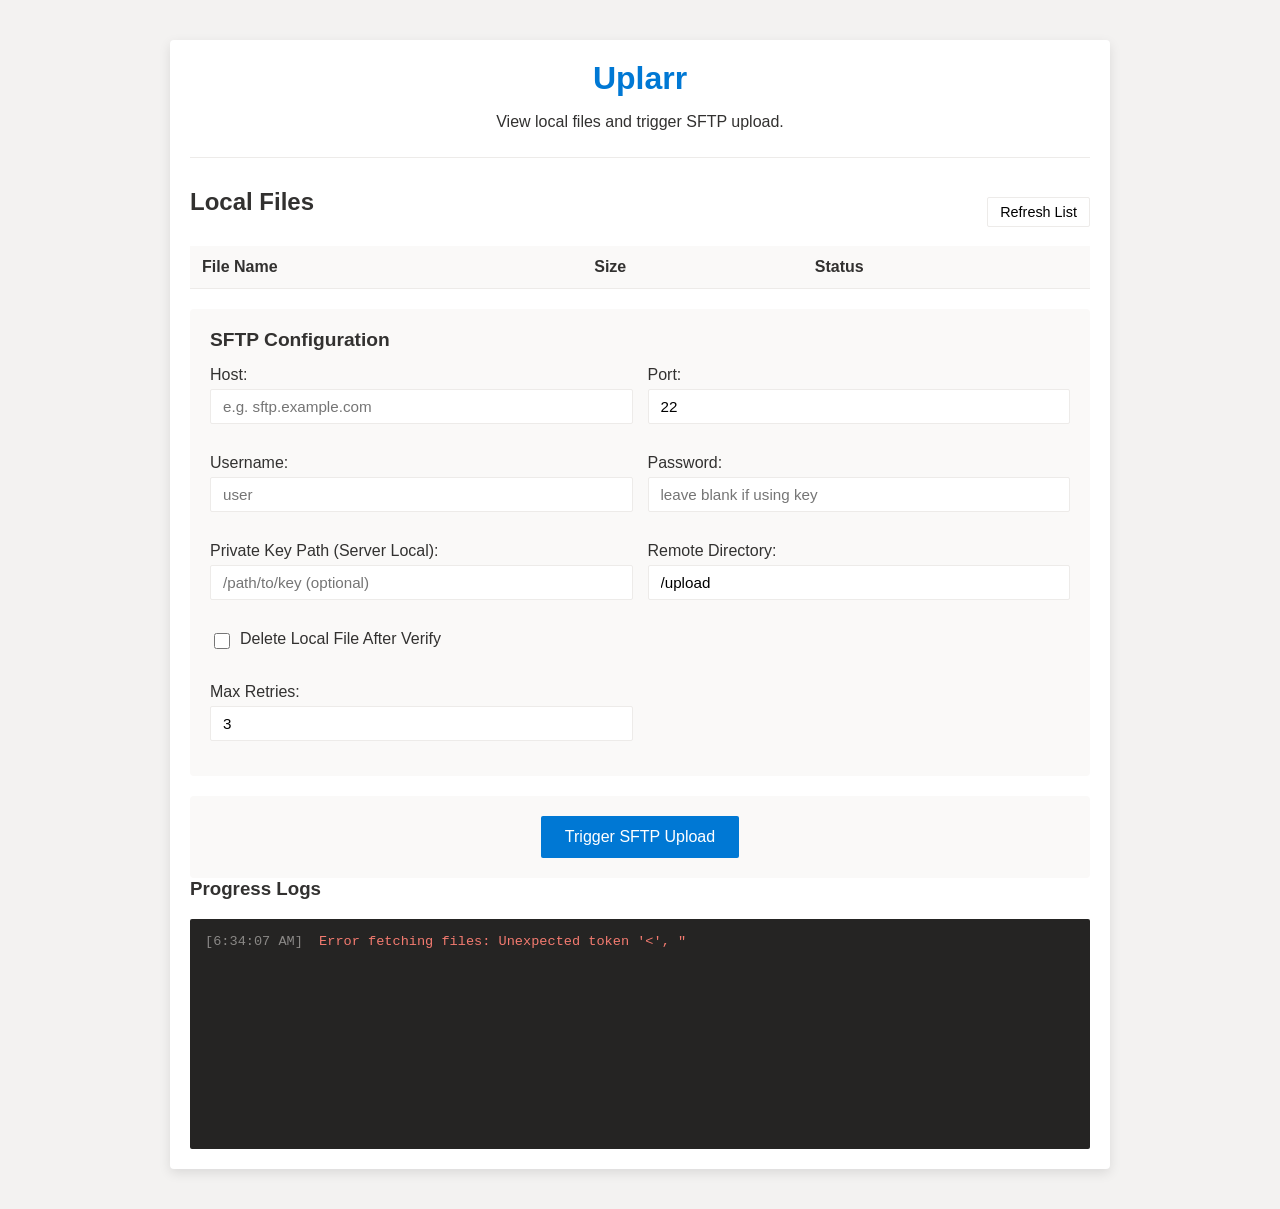
==== static/index.html @ 97823740 "feat: Implement SFTP upload application with web interface - Added main application logic in main.go" ====
<!DOCTYPE html>
<html lang="en">
<head>
    <meta charset="UTF-8">
    <meta name="viewport" content="width=device-width, initial-scale=1.0">
    <title>Uplarr - Local to SFTP Upload</title>
    <link rel="stylesheet" href="/static/style.css">
</head>
<body>
    <div class="container">
        <header>
            <h1>Uplarr</h1>
            <p>View local files and trigger SFTP upload.</p>
        </header>

        <section class="file-list-section">
            <div class="list-header">
                <h2>Local Files</h2>
                <button id="refresh-btn">Refresh List</button>
            </div>
            <div id="file-list-container">
                <table id="file-table">
                    <thead>
                        <tr>
                            <th>File Name</th>
                            <th>Size</th>
                            <th>Status</th>
                        </tr>
                    </thead>
                    <tbody id="file-list-body">
                        <!-- Files will be loaded here -->
                    </tbody>
                </table>
            </div>
        </section>

        <section class="config-section">
            <h2>SFTP Configuration</h2>
            <form id="sftp-form">
                <div class="form-group">
                    <label for="host">Host:</label>
                    <input type="text" id="host" name="host" placeholder="e.g. sftp.example.com" required>
                </div>
                <div class="form-group">
                    <label for="port">Port:</label>
                    <input type="number" id="port" name="port" value="22" required>
                </div>
                <div class="form-group">
                    <label for="user">Username:</label>
                    <input type="text" id="user" name="user" placeholder="user" required>
                </div>
                <div class="form-group">
                    <label for="password">Password:</label>
                    <input type="password" id="password" name="password" placeholder="leave blank if using key">
                </div>
                <div class="form-group">
                    <label for="key_path">Private Key Path (Server Local):</label>
                    <input type="text" id="key_path" name="key_path" placeholder="/path/to/key (optional)">
                </div>
                <div class="form-group">
                    <label for="remote_dir">Remote Directory:</label>
                    <input type="text" id="remote_dir" name="remote_dir" value="/upload" required>
                </div>
                <div class="form-group checkbox-group">
                    <input type="checkbox" id="delete_after_verify" name="delete_after_verify">
                    <label for="delete_after_verify">Delete Local File After Verify</label>
                </div>
                <div class="form-group">
                    <label for="max_retries">Max Retries:</label>
                    <input type="number" id="max_retries" name="max_retries" value="3" required>
                </div>
            </form>
        </section>

        <section class="actions-section">
            <button id="upload-btn" class="primary-btn">Trigger SFTP Upload</button>
            <div id="status-message" class="status-msg hidden"></div>
        </section>

        <section class="logs-section">
            <h3>Progress Logs</h3>
            <div id="log-container" class="log-window"></div>
        </section>
    </div>
    <script src="/static/app.js"></script>
</body>
</html>
---- static/style.css ----
:root {
    --primary-color: #0078d4;
    --primary-hover: #005a9e;
    --bg-color: #f3f2f1;
    --text-color: #323130;
    --card-bg: #ffffff;
    --border-color: #edebe9;
    --success-color: #107c10;
    --error-color: #a4262c;
    --log-bg: #252423;
    --log-text: #d2d0ce;
}

body {
    font-family: 'Segoe UI', Tahoma, Geneva, Verdana, sans-serif;
    background-color: var(--bg-color);
    color: var(--text-color);
    margin: 0;
    padding: 0;
}

.container {
    max-width: 900px;
    margin: 40px auto;
    padding: 20px;
    background-color: var(--card-bg);
    box-shadow: 0 4px 12px rgba(0, 0, 0, 0.1);
    border-radius: 4px;
}

header {
    text-align: center;
    border-bottom: 1px solid var(--border-color);
    margin-bottom: 30px;
    padding-bottom: 10px;
}

header h1 {
    margin: 0;
    color: var(--primary-color);
}

h2, h3 {
    margin-top: 0;
}

.list-header {
    display: flex;
    justify-content: space-between;
    align-items: center;
    margin-bottom: 10px;
}

table {
    width: 100%;
    border-collapse: collapse;
    margin-bottom: 20px;
}

th, td {
    padding: 12px;
    text-align: left;
    border-bottom: 1px solid var(--border-color);
}

th {
    background-color: #faf9f8;
    font-weight: 600;
}

.actions-section {
    text-align: center;
    margin-top: 20px;
    padding: 20px;
    background-color: #faf9f8;
    border-radius: 4px;
}

.primary-btn {
    background-color: var(--primary-color);
    color: white;
    border: none;
    padding: 12px 24px;
    font-size: 1rem;
    cursor: pointer;
    border-radius: 2px;
    transition: background-color 0.2s;
}

.primary-btn:hover {
    background-color: var(--primary-hover);
}

.primary-btn:disabled {
    background-color: #c8c6c4;
    cursor: not-allowed;
}

#refresh-btn {
    background: none;
    border: 1px solid var(--border-color);
    padding: 6px 12px;
    cursor: pointer;
    border-radius: 2px;
    font-size: 0.9rem;
}

#refresh-btn:hover {
    background-color: #f3f2f1;
}

.status-msg {
    margin-top: 15px;
    padding: 10px;
    border-radius: 2px;
    font-weight: 500;
}

.status-msg.success {
    background-color: #dff6dd;
    color: var(--success-color);
}

.status-msg.error {
    background-color: #fde7e9;
    color: var(--error-color);
}

.hidden {
    display: none;
}

.log-window {
    background-color: var(--log-bg);
    color: var(--log-text);
    padding: 15px;
    font-family: 'Consolas', 'Monaco', monospace;
    font-size: 0.85rem;
    height: 200px;
    overflow-y: auto;
    border-radius: 2px;
    white-space: pre-wrap;
}

.log-entry {
    margin-bottom: 4px;
}

.log-info { color: #d2d0ce; }
.log-success { color: #50e6ff; }
.log-error { color: #f47b70; }
.log-time { color: #8a8886; margin-right: 8px; }

/* Form Styles */
.config-section {
    background-color: #faf9f8;
    padding: 20px;
    border-radius: 4px;
    margin-bottom: 20px;
}

.config-section h2 {
    margin-bottom: 15px;
    font-size: 1.2rem;
}

.form-group {
    margin-bottom: 15px;
    display: flex;
    flex-direction: column;
}

.form-group label {
    margin-bottom: 5px;
    font-weight: 500;
}

.form-group input[type="text"],
.form-group input[type="number"],
.form-group input[type="password"] {
    padding: 8px 12px;
    border: 1px solid var(--border-color);
    border-radius: 2px;
    font-size: 0.95rem;
}

.checkbox-group {
    flex-direction: row;
    align-items: center;
}

.checkbox-group input[type="checkbox"] {
    margin-right: 10px;
    width: 16px;
    height: 16px;
}

#sftp-form {
    display: grid;
    grid-template-columns: 1fr 1fr;
    gap: 15px;
}

.form-group.checkbox-group {
    grid-column: 1 / -1;
}
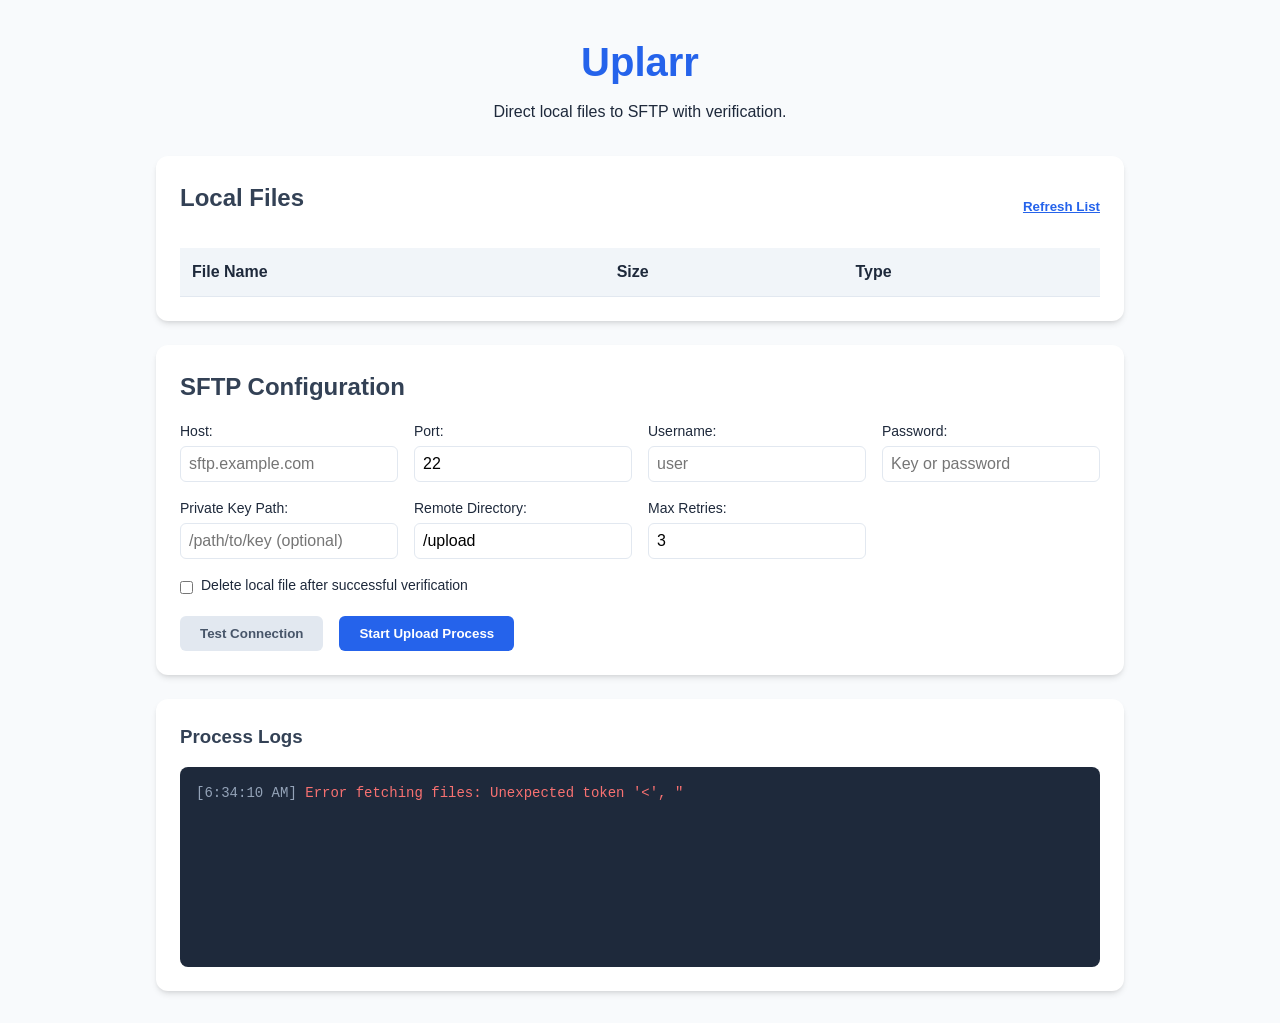
==== commit 7c0bd76e: "feat: Update SFTP upload application with connection testing and improved error handling" ====
--- a/static/index.html
+++ b/static/index.html
@@ -10,7 +10,7 @@
     <div class="container">
         <header>
             <h1>Uplarr</h1>
-            <p>View local files and trigger SFTP upload.</p>
+            <p>Direct local files to SFTP with verification.</p>
         </header>
 
         <section class="file-list-section">
@@ -24,7 +24,7 @@
                         <tr>
                             <th>File Name</th>
                             <th>Size</th>
-                            <th>Status</th>
+                            <th>Type</th>
                         </tr>
                     </thead>
                     <tbody id="file-list-body">
@@ -37,48 +37,51 @@
         <section class="config-section">
             <h2>SFTP Configuration</h2>
             <form id="sftp-form">
-                <div class="form-group">
-                    <label for="host">Host:</label>
-                    <input type="text" id="host" name="host" placeholder="e.g. sftp.example.com" required>
+                <div class="form-grid">
+                    <div class="form-group">
+                        <label for="host">Host:</label>
+                        <input type="text" id="host" name="host" placeholder="sftp.example.com" required>
+                    </div>
+                    <div class="form-group">
+                        <label for="port">Port:</label>
+                        <input type="number" id="port" name="port" value="22" required>
+                    </div>
+                    <div class="form-group">
+                        <label for="user">Username:</label>
+                        <input type="text" id="user" name="user" placeholder="user" required>
+                    </div>
+                    <div class="form-group">
+                        <label for="password">Password:</label>
+                        <input type="password" id="password" name="password" placeholder="Key or password">
+                    </div>
+                    <div class="form-group">
+                        <label for="key_path">Private Key Path:</label>
+                        <input type="text" id="key_path" name="key_path" placeholder="/path/to/key (optional)">
+                    </div>
+                    <div class="form-group">
+                        <label for="remote_dir">Remote Directory:</label>
+                        <input type="text" id="remote_dir" name="remote_dir" value="/upload" required>
+                    </div>
+                    <div class="form-group">
+                        <label for="max_retries">Max Retries:</label>
+                        <input type="number" id="max_retries" name="max_retries" value="3" required>
+                    </div>
+                    <div class="form-group checkbox-group">
+                        <input type="checkbox" id="delete_after_verify" name="delete_after_verify">
+                        <label for="delete_after_verify">Delete local file after successful verification</label>
+                    </div>
                 </div>
-                <div class="form-group">
-                    <label for="port">Port:</label>
-                    <input type="number" id="port" name="port" value="22" required>
-                </div>
-                <div class="form-group">
-                    <label for="user">Username:</label>
-                    <input type="text" id="user" name="user" placeholder="user" required>
-                </div>
-                <div class="form-group">
-                    <label for="password">Password:</label>
-                    <input type="password" id="password" name="password" placeholder="leave blank if using key">
-                </div>
-                <div class="form-group">
-                    <label for="key_path">Private Key Path (Server Local):</label>
-                    <input type="text" id="key_path" name="key_path" placeholder="/path/to/key (optional)">
-                </div>
-                <div class="form-group">
-                    <label for="remote_dir">Remote Directory:</label>
-                    <input type="text" id="remote_dir" name="remote_dir" value="/upload" required>
-                </div>
-                <div class="form-group checkbox-group">
-                    <input type="checkbox" id="delete_after_verify" name="delete_after_verify">
-                    <label for="delete_after_verify">Delete Local File After Verify</label>
-                </div>
-                <div class="form-group">
-                    <label for="max_retries">Max Retries:</label>
-                    <input type="number" id="max_retries" name="max_retries" value="3" required>
+
+                <div class="button-group">
+                    <button type="button" id="test-btn" class="secondary-btn">Test Connection</button>
+                    <button type="button" id="upload-btn" class="primary-btn">Start Upload Process</button>
                 </div>
             </form>
-        </section>
-
-        <section class="actions-section">
-            <button id="upload-btn" class="primary-btn">Trigger SFTP Upload</button>
             <div id="status-message" class="status-msg hidden"></div>
         </section>
 
         <section class="logs-section">
-            <h3>Progress Logs</h3>
+            <h3>Process Logs</h3>
             <div id="log-container" class="log-window"></div>
         </section>
     </div>
--- a/static/style.css
+++ b/static/style.css
@@ -1,129 +1,170 @@
 :root {
-    --primary-color: #0078d4;
-    --primary-hover: #005a9e;
-    --bg-color: #f3f2f1;
-    --text-color: #323130;
+    --primary-color: #2563eb;
+    --primary-hover: #1d4ed8;
+    --bg-color: #f8fafc;
     --card-bg: #ffffff;
-    --border-color: #edebe9;
-    --success-color: #107c10;
-    --error-color: #a4262c;
-    --log-bg: #252423;
-    --log-text: #d2d0ce;
+    --text-color: #1e293b;
+    --border-color: #e2e8f0;
+    --success-color: #22c55e;
+    --error-color: #ef4444;
+    --warn-color: #f59e0b;
+    --shadow: 0 4px 6px -1px rgb(0 0 0 / 0.1), 0 2px 4px -2px rgb(0 0 0 / 0.1);
+}
+
+* {
+    box-sizing: border-box;
+    margin: 0;
+    padding: 0;
 }
 
 body {
-    font-family: 'Segoe UI', Tahoma, Geneva, Verdana, sans-serif;
+    font-family: 'Inter', -apple-system, BlinkMacSystemFont, "Segoe UI", Roboto, sans-serif;
     background-color: var(--bg-color);
     color: var(--text-color);
-    margin: 0;
-    padding: 0;
+    line-height: 1.5;
 }
 
 .container {
-    max-width: 900px;
-    margin: 40px auto;
-    padding: 20px;
-    background-color: var(--card-bg);
-    box-shadow: 0 4px 12px rgba(0, 0, 0, 0.1);
-    border-radius: 4px;
+    max-width: 1000px;
+    margin: 2rem auto;
+    padding: 0 1rem;
 }
 
 header {
     text-align: center;
-    border-bottom: 1px solid var(--border-color);
-    margin-bottom: 30px;
-    padding-bottom: 10px;
+    margin-bottom: 2rem;
 }
 
 header h1 {
-    margin: 0;
+    font-size: 2.5rem;
     color: var(--primary-color);
+    margin-bottom: 0.5rem;
+}
+
+section {
+    background: var(--card-bg);
+    padding: 1.5rem;
+    border-radius: 0.75rem;
+    box-shadow: var(--shadow);
+    margin-bottom: 1.5rem;
 }
 
 h2, h3 {
-    margin-top: 0;
+    margin-bottom: 1rem;
+    color: #334155;
 }
 
 .list-header {
     display: flex;
     justify-content: space-between;
     align-items: center;
-    margin-bottom: 10px;
-}
-
-table {
+    margin-bottom: 1rem;
+}
+
+#file-table {
     width: 100%;
     border-collapse: collapse;
-    margin-bottom: 20px;
-}
-
-th, td {
-    padding: 12px;
+}
+
+#file-table th, #file-table td {
     text-align: left;
+    padding: 0.75rem;
     border-bottom: 1px solid var(--border-color);
 }
 
-th {
-    background-color: #faf9f8;
+#file-table th {
+    background-color: #f1f5f9;
     font-weight: 600;
 }
 
-.actions-section {
-    text-align: center;
-    margin-top: 20px;
-    padding: 20px;
-    background-color: #faf9f8;
-    border-radius: 4px;
+.form-grid {
+    display: grid;
+    grid-template-columns: repeat(auto-fit, minmax(200px, 1fr));
+    gap: 1rem;
+}
+
+.form-group {
+    display: flex;
+    flex-direction: column;
+}
+
+.form-group label {
+    font-size: 0.875rem;
+    font-weight: 500;
+    margin-bottom: 0.25rem;
+}
+
+input[type="text"],
+input[type="number"],
+input[type="password"] {
+    padding: 0.5rem;
+    border: 1px solid var(--border-color);
+    border-radius: 0.375rem;
+    font-size: 1rem;
+}
+
+.checkbox-group {
+    flex-direction: row;
+    align-items: center;
+    gap: 0.5rem;
+    grid-column: span 2;
+}
+
+.button-group {
+    display: flex;
+    gap: 1rem;
+    margin-top: 1rem;
+}
+
+button {
+    cursor: pointer;
+    padding: 0.625rem 1.25rem;
+    border-radius: 0.375rem;
+    font-weight: 600;
+    border: none;
+    transition: all 0.2s;
 }
 
 .primary-btn {
     background-color: var(--primary-color);
     color: white;
-    border: none;
-    padding: 12px 24px;
-    font-size: 1rem;
-    cursor: pointer;
-    border-radius: 2px;
-    transition: background-color 0.2s;
 }
 
 .primary-btn:hover {
     background-color: var(--primary-hover);
 }
 
-.primary-btn:disabled {
-    background-color: #c8c6c4;
-    cursor: not-allowed;
+.secondary-btn {
+    background-color: #e2e8f0;
+    color: #475569;
+}
+
+.secondary-btn:hover {
+    background-color: #cbd5e1;
 }
 
 #refresh-btn {
     background: none;
-    border: 1px solid var(--border-color);
-    padding: 6px 12px;
-    cursor: pointer;
-    border-radius: 2px;
-    font-size: 0.9rem;
-}
-
-#refresh-btn:hover {
-    background-color: #f3f2f1;
+    color: var(--primary-color);
+    text-decoration: underline;
+    padding: 0;
 }
 
 .status-msg {
-    margin-top: 15px;
-    padding: 10px;
-    border-radius: 2px;
+    margin-top: 1rem;
+    padding: 0.75rem;
+    border-radius: 0.375rem;
     font-weight: 500;
 }
 
 .status-msg.success {
-    background-color: #dff6dd;
-    color: var(--success-color);
+    background-color: #dcfce7;
+    color: #166534;
 }
 
 .status-msg.error {
-    background-color: #fde7e9;
-    color: var(--error-color);
+    background-color: #fee2e2;
+    color: #991b1b;
 }
 
 .hidden {
@@ -131,76 +172,33 @@
 }
 
 .log-window {
-    background-color: var(--log-bg);
-    color: var(--log-text);
-    padding: 15px;
-    font-family: 'Consolas', 'Monaco', monospace;
-    font-size: 0.85rem;
+    background-color: #1e293b;
+    color: #f8fafc;
+    padding: 1rem;
+    border-radius: 0.5rem;
     height: 200px;
     overflow-y: auto;
-    border-radius: 2px;
-    white-space: pre-wrap;
+    font-family: 'Fira Code', 'Courier New', monospace;
+    font-size: 0.875rem;
 }
 
 .log-entry {
-    margin-bottom: 4px;
-}
-
-.log-info { color: #d2d0ce; }
-.log-success { color: #50e6ff; }
-.log-error { color: #f47b70; }
-.log-time { color: #8a8886; margin-right: 8px; }
-
-/* Form Styles */
-.config-section {
-    background-color: #faf9f8;
-    padding: 20px;
-    border-radius: 4px;
-    margin-bottom: 20px;
-}
-
-.config-section h2 {
-    margin-bottom: 15px;
-    font-size: 1.2rem;
-}
-
-.form-group {
-    margin-bottom: 15px;
-    display: flex;
-    flex-direction: column;
-}
-
-.form-group label {
-    margin-bottom: 5px;
-    font-weight: 500;
-}
-
-.form-group input[type="text"],
-.form-group input[type="number"],
-.form-group input[type="password"] {
-    padding: 8px 12px;
-    border: 1px solid var(--border-color);
-    border-radius: 2px;
-    font-size: 0.95rem;
-}
-
-.checkbox-group {
-    flex-direction: row;
-    align-items: center;
-}
-
-.checkbox-group input[type="checkbox"] {
-    margin-right: 10px;
-    width: 16px;
-    height: 16px;
-}
-
-#sftp-form {
-    display: grid;
-    grid-template-columns: 1fr 1fr;
-    gap: 15px;
-}
-
-.form-group.checkbox-group {
-    grid-column: 1 / -1;
-}
+    margin-bottom: 0.25rem;
+}
+
+.log-time {
+    color: #94a3b8;
+}
+
+.log-success { color: #4ade80; }
+.log-error { color: #f87171; }
+.log-warn { color: #fbbf24; }
+
+@media (max-width: 600px) {
+    .form-grid {
+        grid-template-columns: 1fr;
+    }
+    .checkbox-group {
+        grid-column: span 1;
+    }
+}
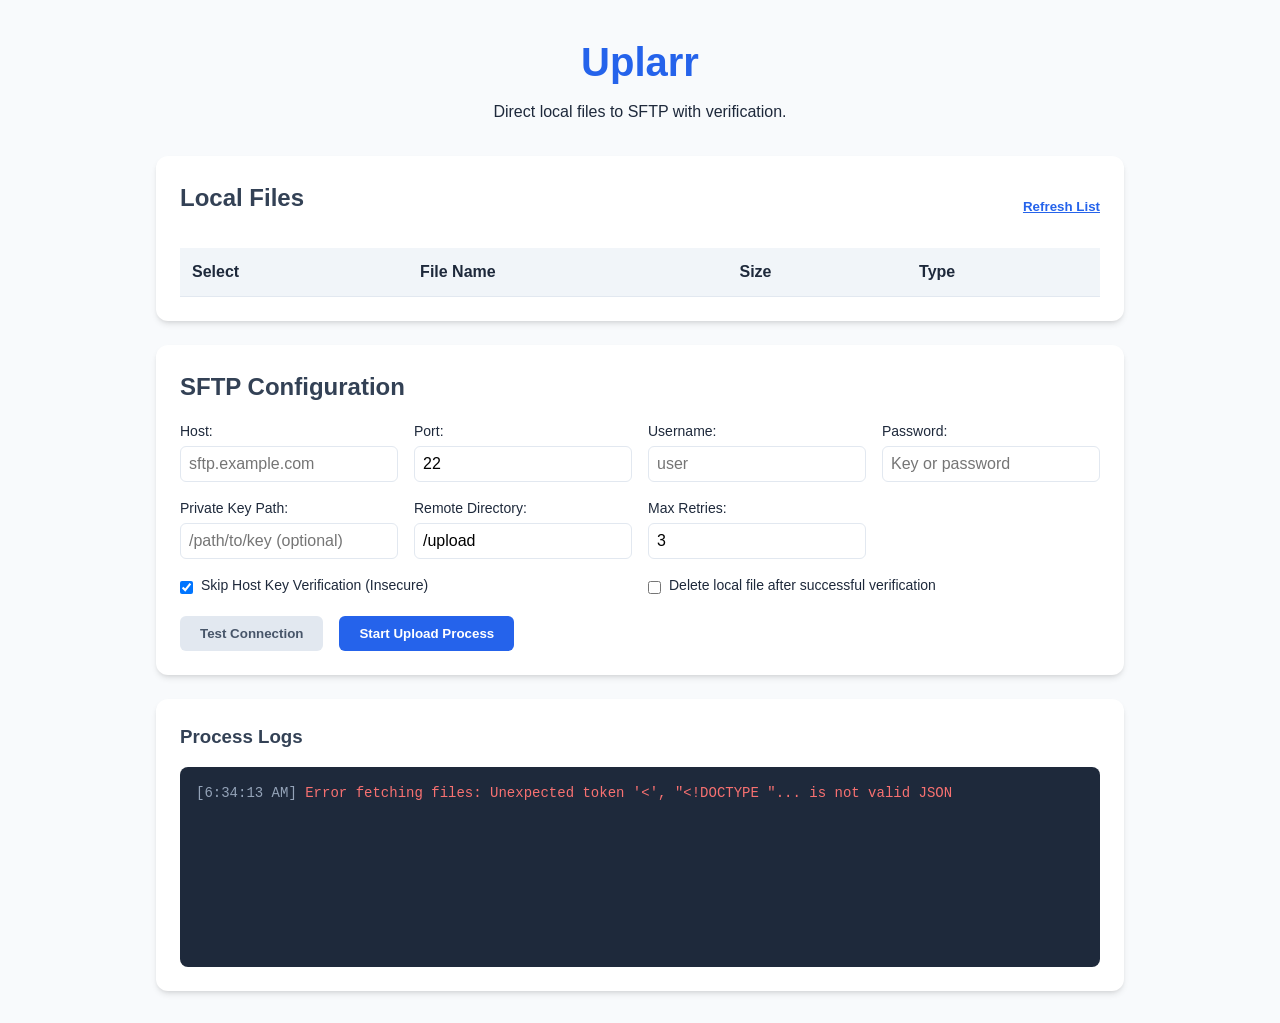
==== commit 5cbe2b4f: "Finalize: file queueing support, advanced security fixes, and 97.9% coverage" ====
--- a/static/index.html
+++ b/static/index.html
@@ -22,6 +22,7 @@
                 <table id="file-table">
                     <thead>
                         <tr>
+                            <th>Select</th>
                             <th>File Name</th>
                             <th>Size</th>
                             <th>Type</th>
@@ -67,6 +68,10 @@
                         <input type="number" id="max_retries" name="max_retries" value="3" required>
                     </div>
                     <div class="form-group checkbox-group">
+                        <input type="checkbox" id="skip_host_key_verification" name="skip_host_key_verification" checked>
+                        <label for="skip_host_key_verification">Skip Host Key Verification (Insecure)</label>
+                    </div>
+                    <div class="form-group checkbox-group">
                         <input type="checkbox" id="delete_after_verify" name="delete_after_verify">
                         <label for="delete_after_verify">Delete local file after successful verification</label>
                     </div>
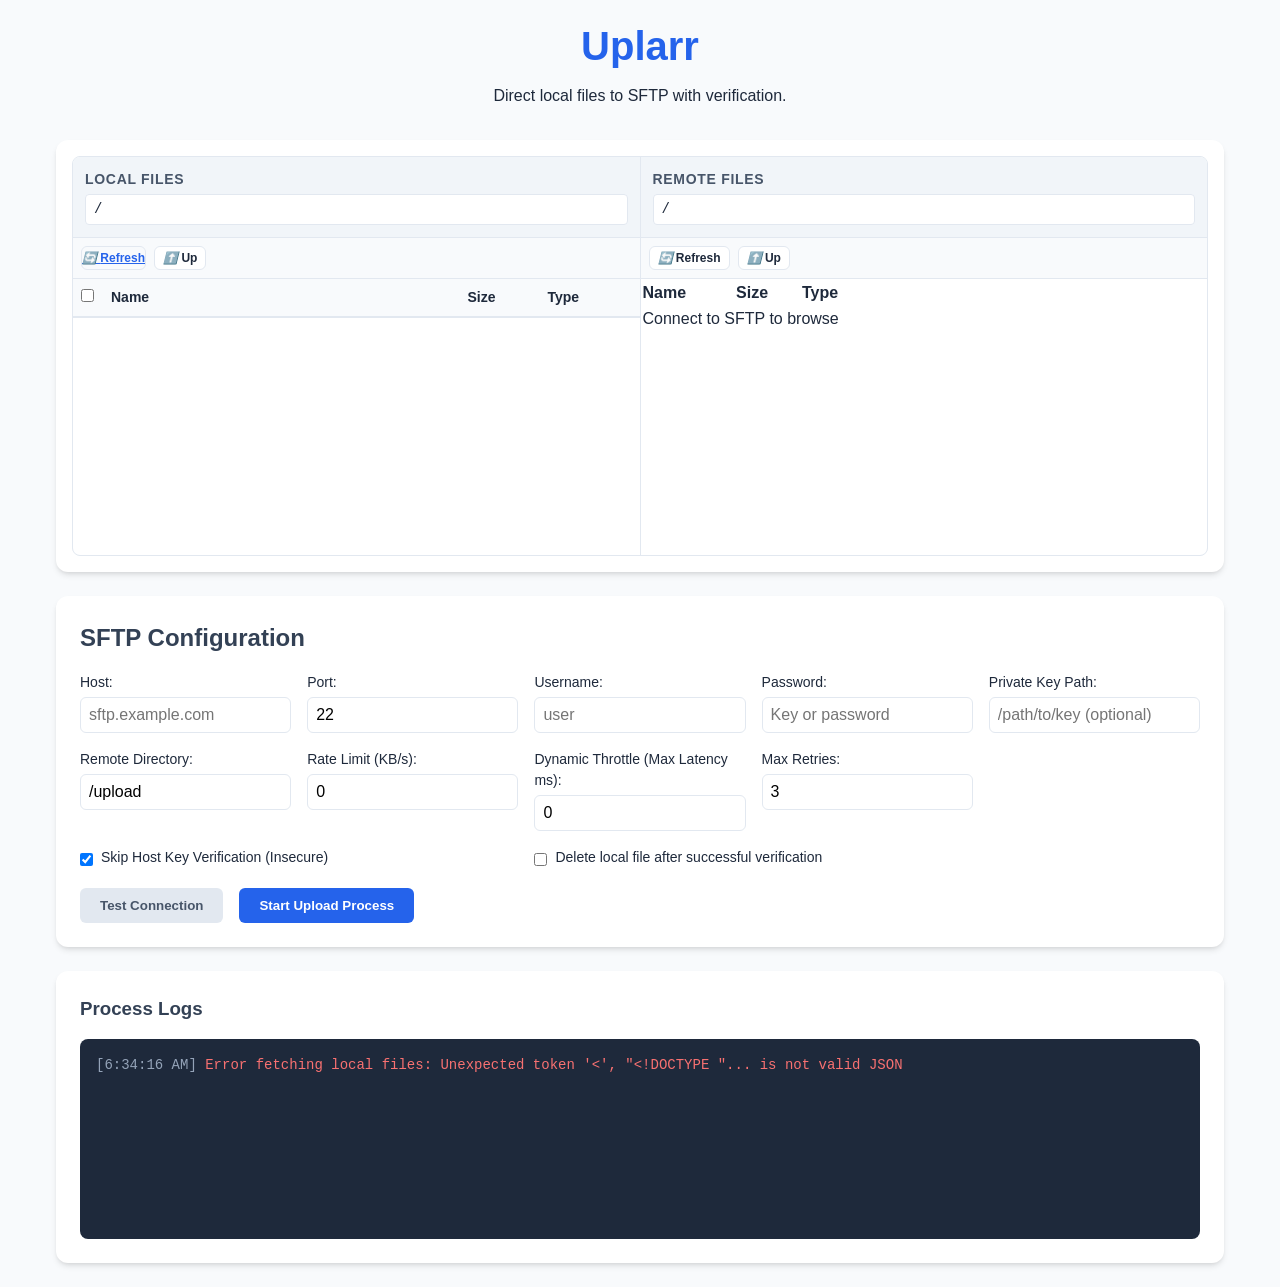
==== commit 038c6961: "feat: add winscp-style dual pane browser, drag and drop, rate limiting" ====
--- a/static/index.html
+++ b/static/index.html
@@ -13,27 +13,83 @@
             <p>Direct local files to SFTP with verification.</p>
         </header>
 
-        <section class="file-list-section">
-            <div class="list-header">
-                <h2>Local Files</h2>
-                <button id="refresh-btn">Refresh List</button>
-            </div>
-            <div id="file-list-container">
-                <table id="file-table">
-                    <thead>
-                        <tr>
-                            <th>Select</th>
-                            <th>File Name</th>
-                            <th>Size</th>
-                            <th>Type</th>
-                        </tr>
-                    </thead>
-                    <tbody id="file-list-body">
-                        <!-- Files will be loaded here -->
-                    </tbody>
-                </table>
+        <section class="file-browser-section">
+            <div class="dual-pane">
+                <div class="pane local-pane">
+                    <div class="pane-header">
+                        <h2>Local Files</h2>
+                        <div class="breadcrumb" id="local-breadcrumb">/</div>
+                    </div>
+                    <div class="pane-toolbar">
+                        <button id="refresh-btn" title="Refresh"><i class="icon-refresh"></i> Refresh</button>
+                        <button id="up-btn" title="Go Up"><i class="icon-up"></i> Up</button>
+                    </div>
+                    <div class="file-list-container">
+                        <table id="file-table">
+                            <thead>
+                                <tr>
+                                    <th class="col-check"><input type="checkbox" id="select-all-checkbox"></th>
+                                    <th class="col-name">Name</th>
+                                    <th class="col-size">Size</th>
+                                    <th class="col-type">Type</th>
+                                </tr>
+                            </thead>
+                            <tbody id="file-list-body">
+                                <!-- Files will be loaded here -->
+                            </tbody>
+                        </table>
+                    </div>
+                </div>
+                
+                <div class="pane remote-pane" id="remote-drop-zone">
+                    <div class="pane-header">
+                        <h2>Remote Files</h2>
+                        <div class="breadcrumb" id="remote-breadcrumb">/</div>
+                    </div>
+                    <div class="pane-toolbar">
+                        <button id="remote-refresh-btn" title="Refresh"><i class="icon-refresh"></i> Refresh</button>
+                        <button id="remote-up-btn" title="Go Up"><i class="icon-up"></i> Up</button>
+                    </div>
+                    <div class="file-list-container">
+                        <table id="remote-file-table">
+                            <thead>
+                                <tr>
+                                    <th class="col-name">Name</th>
+                                    <th class="col-size">Size</th>
+                                    <th class="col-type">Type</th>
+                                </tr>
+                            </thead>
+                            <tbody id="remote-file-list-body">
+                                <!-- Remote files will be loaded here -->
+                                <tr><td colspan="3" class="empty-msg">Connect to SFTP to browse</td></tr>
+                            </tbody>
+                        </table>
+                    </div>
+                </div>
             </div>
         </section>
+
+        <!-- Drop Confirmation Modal -->
+        <div id="drop-modal" class="modal hidden">
+            <div class="modal-content">
+                <h3>Confirm Upload</h3>
+                <p id="modal-file-info"></p>
+                <div class="modal-options">
+                    <div class="form-group checkbox-group">
+                        <input type="checkbox" id="modal-delete-local" name="delete_local">
+                        <label for="modal-delete-local">Delete local file after upload</label>
+                    </div>
+                    <div class="form-group checkbox-group">
+                        <input type="checkbox" id="modal-overwrite-remote" name="overwrite_remote" checked>
+                        <label for="modal-overwrite-remote">Overwrite remote file if exists</label>
+                    </div>
+                </div>
+                <div class="button-group">
+                    <button id="modal-cancel-btn" class="secondary-btn">Cancel</button>
+                    <button id="modal-confirm-btn" class="primary-btn">Upload Now</button>
+                </div>
+            </div>
+        </div>
 
         <section class="config-section">
             <h2>SFTP Configuration</h2>
@@ -62,6 +118,14 @@
                     <div class="form-group">
                         <label for="remote_dir">Remote Directory:</label>
                         <input type="text" id="remote_dir" name="remote_dir" value="/upload" required>
+                    </div>
+                    <div class="form-group">
+                        <label for="rate_limit_kbps">Rate Limit (KB/s):</label>
+                        <input type="number" id="rate_limit_kbps" name="rate_limit_kbps" value="0" placeholder="0 = unlimited">
+                    </div>
+                    <div class="form-group">
+                        <label for="max_latency_ms">Dynamic Throttle (Max Latency ms):</label>
+                        <input type="number" id="max_latency_ms" name="max_latency_ms" value="0" placeholder="0 = disabled">
                     </div>
                     <div class="form-group">
                         <label for="max_retries">Max Retries:</label>
--- a/static/style.css
+++ b/static/style.css
@@ -25,8 +25,8 @@
 }
 
 .container {
-    max-width: 1000px;
-    margin: 2rem auto;
+    max-width: 1200px;
+    margin: 1rem auto;
     padding: 0 1rem;
 }
 
@@ -54,27 +54,201 @@
     color: #334155;
 }
 
-.list-header {
-    display: flex;
-    justify-content: space-between;
-    align-items: center;
-    margin-bottom: 1rem;
+.file-browser-section {
+    padding: 1rem;
+}
+
+.dual-pane {
+    display: flex;
+    gap: 1px;
+    background-color: var(--border-color);
+    border: 1px solid var(--border-color);
+    border-radius: 0.5rem;
+    overflow: hidden;
+    height: 400px;
+}
+
+.pane {
+    flex: 1;
+    background-color: var(--card-bg);
+    display: flex;
+    flex-direction: column;
+    min-width: 0;
+}
+
+.pane-header {
+    padding: 0.75rem;
+    background-color: #f1f5f9;
+    border-bottom: 1px solid var(--border-color);
+}
+
+.pane-header h2 {
+    font-size: 0.875rem;
+    margin-bottom: 0.25rem;
+    color: #475569;
+    text-transform: uppercase;
+    letter-spacing: 0.05em;
+}
+
+.breadcrumb {
+    font-family: monospace;
+    font-size: 0.875rem;
+    background: #fff;
+    padding: 0.25rem 0.5rem;
+    border: 1px solid var(--border-color);
+    border-radius: 0.25rem;
+    white-space: nowrap;
+    overflow: hidden;
+    text-overflow: ellipsis;
+}
+
+.pane-toolbar {
+    padding: 0.5rem;
+    display: flex;
+    gap: 0.5rem;
+    background-color: #f8fafc;
+    border-bottom: 1px solid var(--border-color);
+}
+
+.pane-toolbar button {
+    padding: 0.25rem 0.5rem;
+    font-size: 0.75rem;
+    background-color: #fff;
+    border: 1px solid var(--border-color);
+    color: var(--text-color);
+    text-decoration: none;
+    cursor: pointer;
+}
+
+.pane-toolbar button:hover {
+    background-color: #f1f5f9;
+}
+
+.file-list-container, .queue-container {
+    flex: 1;
+    overflow-y: auto;
 }
 
 #file-table {
     width: 100%;
     border-collapse: collapse;
-}
-
-#file-table th, #file-table td {
+    font-size: 0.875rem;
+}
+
+#file-table th {
+    position: sticky;
+    top: 0;
+    z-index: 10;
+    background-color: #f8fafc;
+    font-weight: 600;
+    padding: 0.5rem;
     text-align: left;
-    padding: 0.75rem;
+    border-bottom: 2px solid var(--border-color);
+}
+
+#file-table td {
+    padding: 0.4rem 0.5rem;
+    border-bottom: 1px solid #f1f5f9;
+    cursor: default;
+}
+
+#file-table tr:hover {
+    background-color: #eff6ff;
+}
+
+.col-check { width: 30px; }
+.col-size { width: 80px; text-align: right; }
+.col-type { width: 100px; }
+
+.clickable-row {
+    cursor: pointer !important;
+}
+
+.folder-row {
+    color: #2563eb;
+    font-weight: 500;
+}
+
+.icon-folder::before { content: "📁 "; }
+.icon-file::before { content: "📄 "; }
+.icon-up::before { content: "⬆️ "; }
+.icon-refresh::before { content: "🔄 "; }
+
+.queue-list {
+    padding: 1rem;
+}
+
+.queue-item {
+    display: flex;
+    justify-content: space-between;
+    padding: 0.5rem;
     border-bottom: 1px solid var(--border-color);
-}
-
-#file-table th {
-    background-color: #f1f5f9;
-    font-weight: 600;
+    font-size: 0.875rem;
+}
+
+.queue-item .status-pending { color: var(--warn-color); }
+.queue-item .status-done { color: var(--success-color); }
+
+.remote-pane {
+    position: relative;
+}
+
+.dragging {
+    opacity: 0.5;
+    background-color: #dbeafe !important;
+}
+
+.drop-target {
+    border: 2px dashed var(--primary-color) !important;
+    background-color: #eff6ff !important;
+}
+
+/* Modal Styles */
+.modal {
+    position: fixed;
+    top: 0;
+    left: 0;
+    width: 100%;
+    height: 100%;
+    background-color: rgba(0, 0, 0, 0.5);
+    display: flex;
+    justify-content: center;
+    align-items: center;
+    z-index: 1000;
+}
+
+.modal.hidden {
+    display: none;
+}
+
+.modal-content {
+    background-color: var(--card-bg);
+    padding: 2rem;
+    border-radius: 0.75rem;
+    box-shadow: 0 20px 25px -5px rgba(0, 0, 0, 0.1);
+    max-width: 400px;
+    width: 90%;
+}
+
+.modal-content h3 {
+    margin-top: 0;
+}
+
+.modal-options {
+    margin: 1.5rem 0;
+    padding: 1rem;
+    background-color: #f8fafc;
+    border-radius: 0.5rem;
+}
+
+.modal-options .checkbox-group {
+    margin-bottom: 0.5rem;
+}
+
+#modal-file-info {
+    font-size: 0.875rem;
+    color: #64748b;
+    word-break: break-all;
 }
 
 .form-grid {
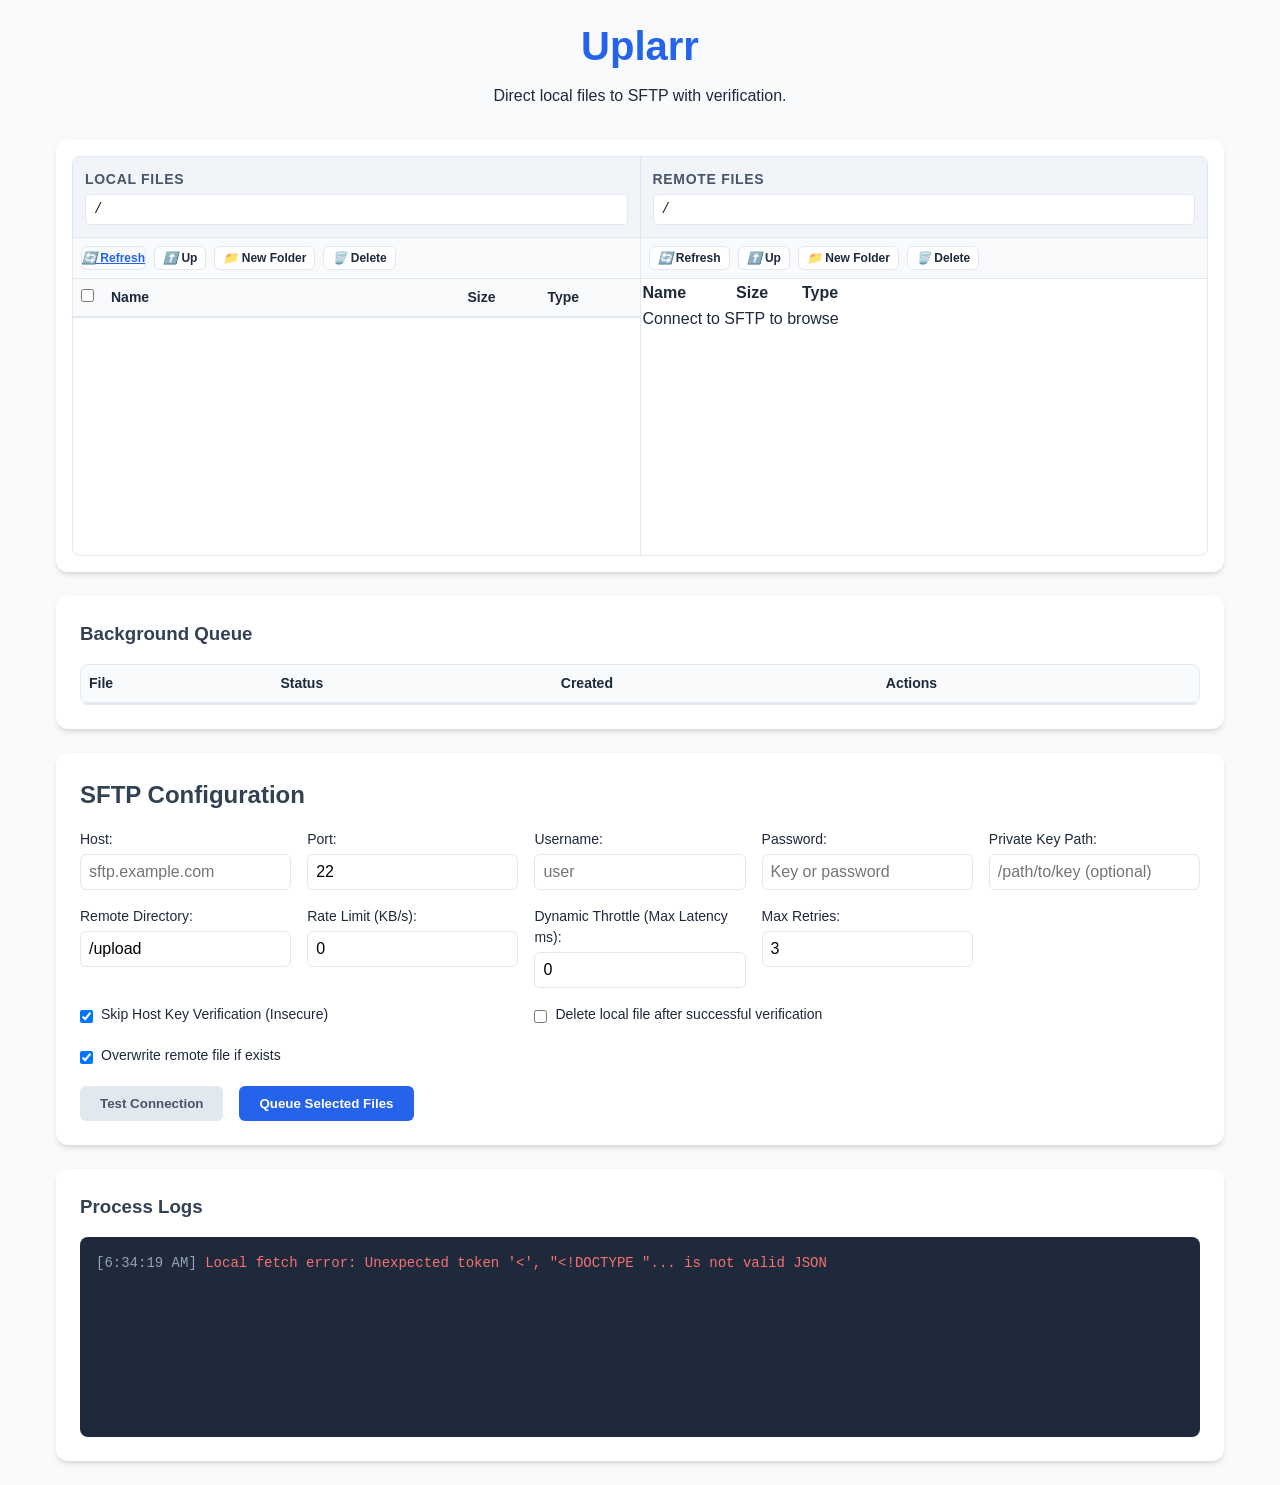
==== commit d76cf988: "feat: add background queue manager and advanced file management (mkdir, rename, delete)" ====
--- a/static/index.html
+++ b/static/index.html
@@ -23,6 +23,8 @@
                     <div class="pane-toolbar">
                         <button id="refresh-btn" title="Refresh"><i class="icon-refresh"></i> Refresh</button>
                         <button id="up-btn" title="Go Up"><i class="icon-up"></i> Up</button>
+                        <button id="mkdir-btn" title="New Folder"><i class="icon-folder"></i> New Folder</button>
+                        <button id="delete-btn" title="Delete"><i class="icon-delete"></i> Delete</button>
                     </div>
                     <div class="file-list-container">
                         <table id="file-table">
@@ -35,7 +37,7 @@
                                 </tr>
                             </thead>
                             <tbody id="file-list-body">
-                                <!-- Files will be loaded here -->
+                                <!-- Files -->
                             </tbody>
                         </table>
                     </div>
@@ -49,6 +51,8 @@
                     <div class="pane-toolbar">
                         <button id="remote-refresh-btn" title="Refresh"><i class="icon-refresh"></i> Refresh</button>
                         <button id="remote-up-btn" title="Go Up"><i class="icon-up"></i> Up</button>
+                        <button id="remote-mkdir-btn" title="New Folder"><i class="icon-folder"></i> New Folder</button>
+                        <button id="remote-delete-btn" title="Delete"><i class="icon-delete"></i> Delete</button>
                     </div>
                     <div class="file-list-container">
                         <table id="remote-file-table">
@@ -60,12 +64,32 @@
                                 </tr>
                             </thead>
                             <tbody id="remote-file-list-body">
-                                <!-- Remote files will be loaded here -->
+                                <!-- Remote files -->
                                 <tr><td colspan="3" class="empty-msg">Connect to SFTP to browse</td></tr>
                             </tbody>
                         </table>
                     </div>
                 </div>
+            </div>
+        </section>
+
+        <!-- Background Queue Section -->
+        <section class="queue-section">
+            <h3>Background Queue</h3>
+            <div class="queue-table-container">
+                <table id="queue-table">
+                    <thead>
+                        <tr>
+                            <th>File</th>
+                            <th>Status</th>
+                            <th>Created</th>
+                            <th>Actions</th>
+                        </tr>
+                    </thead>
+                    <tbody id="queue-body">
+                        <!-- Queue tasks -->
+                    </tbody>
+                </table>
             </div>
         </section>
 
@@ -139,11 +163,15 @@
                         <input type="checkbox" id="delete_after_verify" name="delete_after_verify">
                         <label for="delete_after_verify">Delete local file after successful verification</label>
                     </div>
+                    <div class="form-group checkbox-group">
+                        <input type="checkbox" id="overwrite" name="overwrite" checked>
+                        <label for="overwrite">Overwrite remote file if exists</label>
+                    </div>
                 </div>
 
                 <div class="button-group">
                     <button type="button" id="test-btn" class="secondary-btn">Test Connection</button>
-                    <button type="button" id="upload-btn" class="primary-btn">Start Upload Process</button>
+                    <button type="button" id="upload-btn" class="primary-btn">Queue Selected Files</button>
                 </div>
             </form>
             <div id="status-message" class="status-msg hidden"></div>
--- a/static/style.css
+++ b/static/style.css
@@ -189,9 +189,45 @@
 .queue-item .status-pending { color: var(--warn-color); }
 .queue-item .status-done { color: var(--success-color); }
 
-.remote-pane {
-    position: relative;
-}
+.queue-table-container {
+    max-height: 250px;
+    overflow-y: auto;
+    border: 1px solid var(--border-color);
+    border-radius: 0.5rem;
+}
+
+#queue-table {
+    width: 100%;
+    border-collapse: collapse;
+    font-size: 0.875rem;
+}
+
+#queue-table th {
+    background-color: #f8fafc;
+    padding: 0.5rem;
+    text-align: left;
+    border-bottom: 2px solid var(--border-color);
+}
+
+#queue-table td {
+    padding: 0.5rem;
+    border-bottom: 1px solid #f1f5f9;
+}
+
+.status-Pending { color: var(--warn-color); }
+.status-Running { color: var(--primary-color); font-weight: bold; }
+.status-Completed { color: var(--success-color); }
+.status-Failed { color: var(--error-color); }
+.status-Paused { color: #64748b; }
+
+.action-btn {
+    padding: 0.2rem 0.4rem;
+    font-size: 0.75rem;
+    margin-right: 0.25rem;
+}
+
+.icon-delete::before { content: "🗑️ "; }
+.icon-rename::before { content: "✏️ "; }
 
 .dragging {
     opacity: 0.5;
